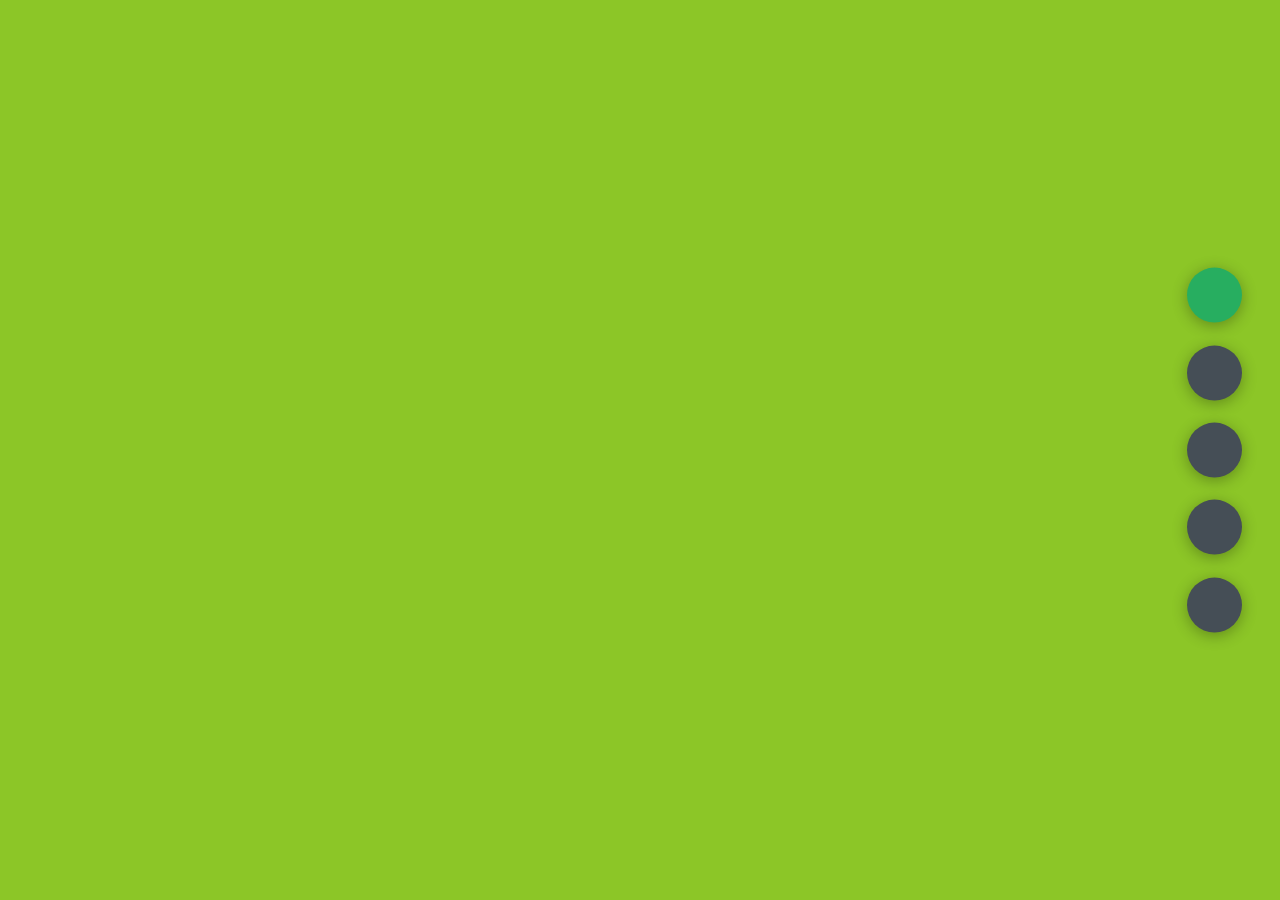
==== PORTFOLIO/index.html @ aa8f9160 "1st draft pf 230115" ====
<!DOCTYPE html>
<html lang="en">
<head>
    <meta charset="UTF-8">
    <meta http-equiv="X-UA-Compatible" content="IE=edge">
    <meta name="viewport" content="width=device-width, initial-scale=1.0">
    <title>Portfolio</title>
    <link rel="stylesheet" href="styles/style.css">
    <link rel="preconnect" href="https://fonts.googleapis.com">
    <link rel="preconnect" href="https://fonts.gstatic.com" crossorigin>
    <link rel="stylesheet" href="https://cdnjs.cloudflare.com/ajax/libs/font-awesome/6.2.1/css/all.min.css" integrity="sha512-MV7K8+y+gLIBoVD59lQIYicR65iaqukzvf/nwasF0nqhPay5w/9lJmVM2hMDcnK1OnMGCdVK+iQrJ7lzPJQd1w==" crossorigin="anonymous" referrerpolicy="no-referrer" />
    <link href="https://fonts.googleapis.com/css2?family=Poppins:wght@400;500;600;700;800&display=swap" rel="stylesheet"> 
</head>
<body class="main-content">
    <header class="section sec1 header active" id="home">
        

    </header> 
    <main>
        <section class="section sec2 about" id="about"></section>
        <section class="section sec3 portfolio" id="portfolio"></section>
        <section class="section sec4 blogs" id="blogs"></section>
        <section class="section sec5 contact" id="contact"></section>
    </main>

    <div class="controlls">
        <div class="control control-1 active-btn" data-id="home">
            <i class="fa-solid fa-house"></i>
        </div>
        <div class="control control-2 " data-id="about">
            <i class="fa-solid fa-user"></i>
        </div>
        <div class="control control-3 " data-id="portfolio">
            <i class="fa-solid fa-briefcase"></i>
        </div>
        <div class="control control-4 " data-id="blogs">
            <i class="fa-solid fa-newspaper"></i>
        </div>
        <div class="control control-5 " data-id="contact">
            <i class="fa-solid fa-envelope-open"></i>
        </div>
    </div>
    <script src="app.js"></script>
</body>
</html>
---- PORTFOLIO/styles/style.css ----
* {
  margin: 0;
  padding: 0;
  box-sizing: border-box;
  list-style: none;
}

:root {
  --color-primary: #191d2b;
  --color-secondary: #27AE60;
  --color-white: #FFFFFF;
  --color-black: #000;
  --color-grey0: #f8f8f8;
  --color-grey-1: #dbe1e8;
  --color-grey-2: #b2becd;
  --color-grey-3: #6c7983;
  --color-grey-4: #454e56;
  --color-grey-5: #2a2e35;
  --color-grey-6: #12181b;
  --br-sm-2: 14px;
  --box-shadow-1: 0 3px 15px rgba(0,0,0,.3);
}

body {
  background-color: var(--color-primary);
  font-family: "Poppins", sans-serif;
  font-size: 1.1rem;
  color: var(--color-white);
  transition: all 0.4s ease-in-out;
}

a {
  display: inline-block;
  text-decoration: none;
  color: inherit;
  font-family: inherit;
}

header {
  height: 100vh;
  color: var(--color-white);
  overflow: hidden;
}

section {
  min-height: 100vh;
  width: 100%;
  position: absolute;
  left: 0;
  top: 0;
  padding: 3rem 18rem;
}

.section {
  transform: translateY(-100%) scale(0);
  transition: all 0.4s ease-in-out;
  background-color: var(--color-primary);
}

.sec1 {
  display: none;
  transform: translateY(0) scale(1);
  background-color: rgba(161, 228, 38, 0.849);
}

.sec2 {
  display: none;
  transform: translateY(0) scale(1);
  background-color: slateblue;
}

.sec3 {
  display: none;
  transform: translateY(0) scale(1);
  background-color: rgb(146, 205, 90);
}

.sec4 {
  display: none;
  transform: translateY(0) scale(1);
  background-color: rgb(194, 205, 90);
}

.sec5 {
  display: none;
  transform: translateY(0) scale(1);
}

.active {
  display: block;
}

.controlls {
  position: fixed;
  font-weight: 900;
  z-index: 10;
  top: 50%;
  right: 3%;
  display: flex;
  flex-direction: column;
  align-items: center;
  justify-content: center;
  transform: translateY(-50%);
}
.controlls .active-btn {
  background-color: var(--color-secondary) !important;
  transition: all 0.4s ease-in-out;
}
.controlls .active-btn i {
  color: var(--color-white) !important;
}
.controlls .control {
  padding: 1rem;
  cursor: pointer;
  background-color: var(--color-grey-4);
  width: 55px;
  height: 55px;
  border-radius: 50%;
  display: flex;
  justify-content: center;
  align-items: center;
  margin: 0.7rem 0;
  box-shadow: var(--box-shadow-1);
}
.controlls .control i {
  font-size: 1.2rem;
  color: var(--color-grey-2);
  pointer-events: none;
}/*# sourceMappingURL=style.css.map */
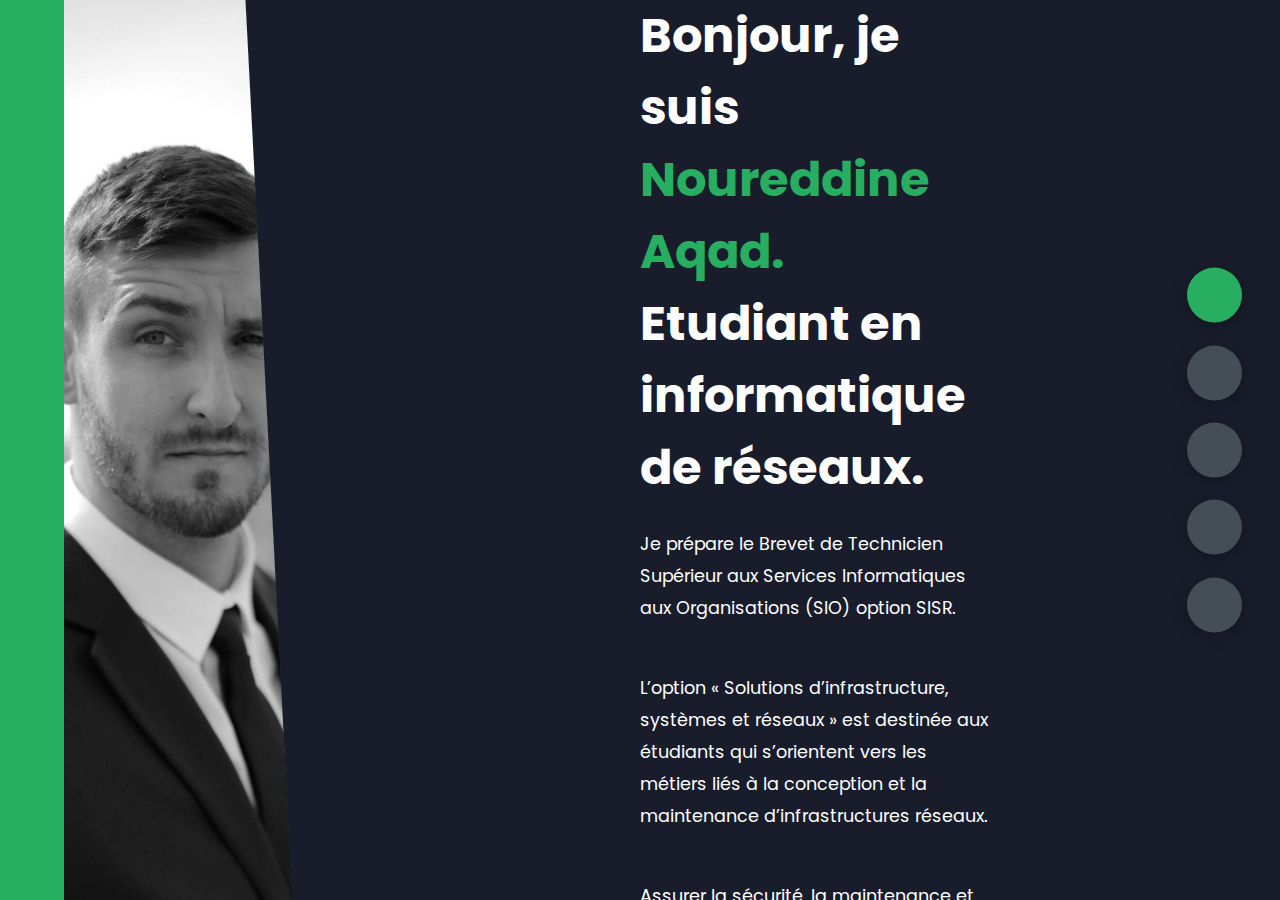
==== commit ddfdb47c: "added picture & hover & text - 230116" ====
--- a/PORTFOLIO/index.html
+++ b/PORTFOLIO/index.html
@@ -13,7 +13,48 @@
 </head>
 <body class="main-content">
     <header class="section sec1 header active" id="home">
-        
+        <div class="header-content">
+            <div class="left-header">
+                <div class="h-shape">
+                    <div class="image">
+                        <img src="img/hero.png" alt="">
+                    </div>
+                </div>
+            </div>
+            <div class="right-header">
+                <h1 class="name">
+                    Bonjour, je suis <span> Noureddine Aqad. </span> 
+                    Etudiant en informatique de réseaux.
+                </h1>
+                <p>
+                    Je prépare le Brevet de Technicien Supérieur
+                    aux Services Informatiques aux Organisations (SIO)
+                    option SISR.
+                </p> 
+                <p>
+                    L’option « Solutions d’infrastructure, systèmes et réseaux »
+                    est destinée aux étudiants qui s’orientent vers les métiers
+                    liés à la conception et la maintenance d’infrastructures réseaux.
+                </p>
+                <p>
+                    Assurer la sécurité, la maintenance et l’installation des réseaux
+                    et des équipements informatiques font partie des principales missions
+                    des futurs administrateurs, techniciens ou pilotes d’exploitation.
+                </p>
+                <p>
+                    Je possède également des compétences plus généralistes, me permettant d’être opérationnel dans d'autres domaines informatiques,
+                </p>
+                <p>
+                    comme la programmation (front-end : html/css/javascript/React ; back-end : C/C++/Python), l'administration système (LAMP, Nginx)
+                    ou encore la pose, l'installation,
+                    la maintenance et la réparation d'équipements informatiques (stations de travail, tablettes, caméra ip...).
+                </p>
+                <a href="" class="main-btn">
+                    <span class="btn-text">Download CV</span>
+                    <span class="btn-icon"><i class="fa-solid fa-download"></i></span>    
+                </a>
+            </div>
+        </div>
 
     </header> 
     <main>
--- a/PORTFOLIO/styles/style.css
+++ b/PORTFOLIO/styles/style.css
@@ -60,25 +60,21 @@
 .sec1 {
   display: none;
   transform: translateY(0) scale(1);
-  background-color: rgba(161, 228, 38, 0.849);
 }
 
 .sec2 {
   display: none;
   transform: translateY(0) scale(1);
-  background-color: slateblue;
 }
 
 .sec3 {
   display: none;
   transform: translateY(0) scale(1);
-  background-color: rgb(146, 205, 90);
 }
 
 .sec4 {
   display: none;
   transform: translateY(0) scale(1);
-  background-color: rgb(194, 205, 90);
 }
 
 .sec5 {
@@ -88,6 +84,24 @@
 
 .active {
   display: block;
+  -webkit-animation: scaleAnim 1s ease-in-out;
+          animation: scaleAnim 1s ease-in-out;
+}
+@-webkit-keyframes scaleAnim {
+  0% {
+    transform: translateY(-100%) scaleY(0);
+  }
+  100% {
+    transform: translateY(0) scaleY(1);
+  }
+}
+@keyframes scaleAnim {
+  0% {
+    transform: translateY(-100%) scaleY(0);
+  }
+  100% {
+    transform: translateY(0) scaleY(1);
+  }
 }
 
 .controlls {
@@ -126,4 +140,65 @@
   font-size: 1.2rem;
   color: var(--color-grey-2);
   pointer-events: none;
-}/*# sourceMappingURL=style.css.map */+}
+
+/*Header-content*/
+.header-content {
+  display: grid;
+  grid-template-columns: repeat(2, 1fr);
+  height: 100%;
+}
+.header-content .left-header {
+  display: flex;
+  align-items: center;
+  position: relative;
+}
+.header-content .left-header .h-shape {
+  transition: all 0.4s ease-in-out;
+  width: 65%;
+  height: 100%;
+  background-color: var(--color-secondary);
+  position: absolute;
+  left: 0;
+  top: 0;
+  z-index: 0;
+  -webkit-clip-path: polygon(0 0, 59% 0, 79% 100%, 0% 100%);
+          clip-path: polygon(0 0, 59% 0, 79% 100%, 0% 100%);
+}
+.header-content .left-header .image {
+  border-radius: var(--br-sm-2);
+  height: 90%;
+  width: 68%;
+  margin-left: 4rem;
+  background-color: var(--color-black);
+  transition: all 0.4s ease-in-out;
+}
+.header-content .left-header .image img {
+  width: 100%;
+  height: 100%;
+  -o-object-fit: cover;
+     object-fit: cover;
+  transition: all 0.4s ease-in-out;
+  filter: grayscale(100%);
+}
+.header-content .left-header .image img:hover {
+  filter: grayscale(0);
+}
+.header-content .right-header {
+  display: flex;
+  flex-direction: column;
+  justify-content: center;
+  padding-right: 18rem;
+}
+.header-content .right-header .name {
+  font-size: 3rem;
+}
+.header-content .right-header .name span {
+  color: var(--color-secondary);
+}
+.header-content .right-header p {
+  margin: 1.5rem 0;
+  line-height: 2rem;
+}
+
+/*Independant-components*//*# sourceMappingURL=style.css.map */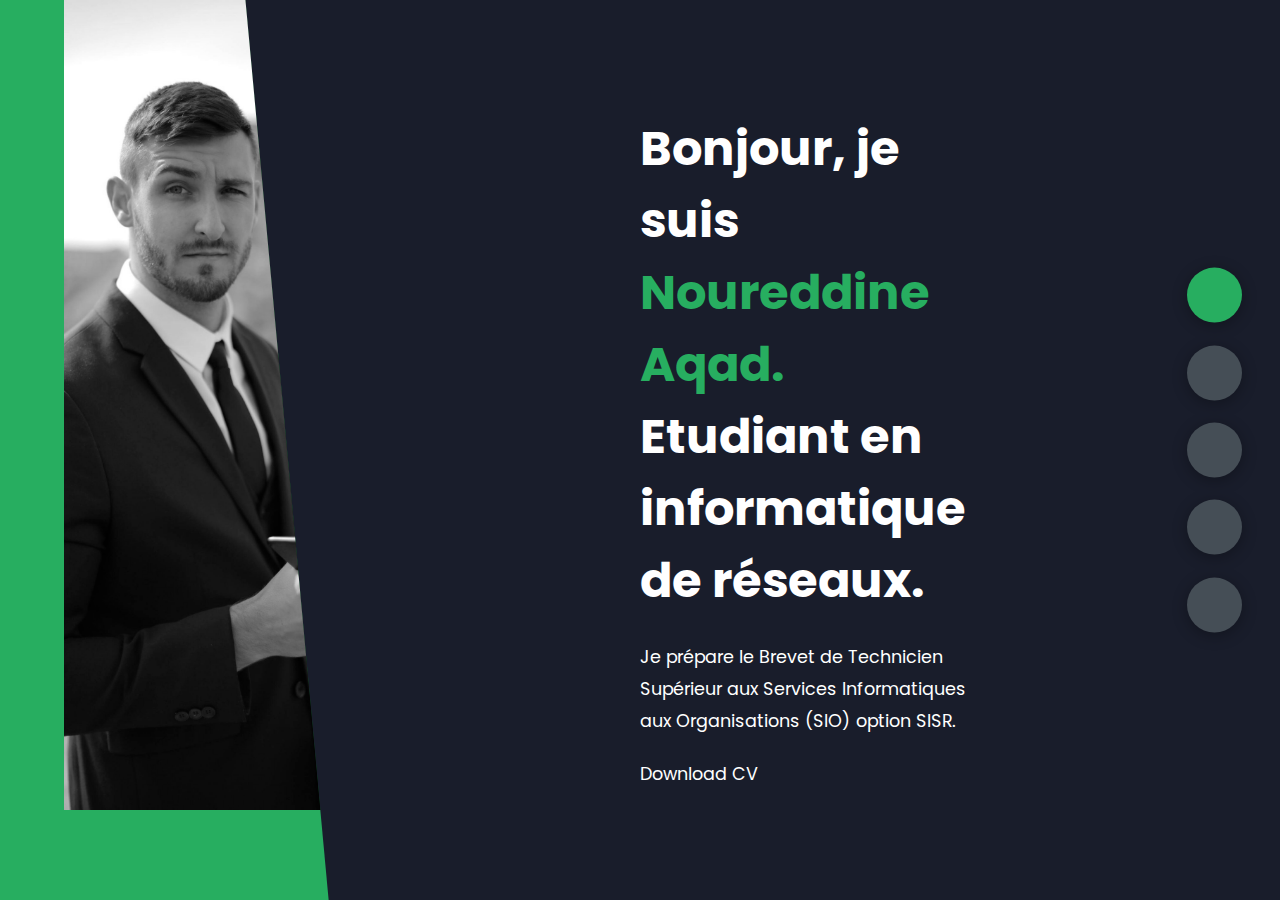
==== commit 6dc2f6fd: "commit 230116 added 4 buttons to about sec" ====
--- a/PORTFOLIO/index.html
+++ b/PORTFOLIO/index.html
@@ -31,34 +31,81 @@
                     aux Services Informatiques aux Organisations (SIO)
                     option SISR.
                 </p> 
-                <p>
-                    L’option « Solutions d’infrastructure, systèmes et réseaux »
-                    est destinée aux étudiants qui s’orientent vers les métiers
-                    liés à la conception et la maintenance d’infrastructures réseaux.
-                </p>
-                <p>
-                    Assurer la sécurité, la maintenance et l’installation des réseaux
-                    et des équipements informatiques font partie des principales missions
-                    des futurs administrateurs, techniciens ou pilotes d’exploitation.
-                </p>
-                <p>
-                    Je possède également des compétences plus généralistes, me permettant d’être opérationnel dans d'autres domaines informatiques,
-                </p>
-                <p>
-                    comme la programmation (front-end : html/css/javascript/React ; back-end : C/C++/Python), l'administration système (LAMP, Nginx)
-                    ou encore la pose, l'installation,
-                    la maintenance et la réparation d'équipements informatiques (stations de travail, tablettes, caméra ip...).
-                </p>
-                <a href="" class="main-btn">
-                    <span class="btn-text">Download CV</span>
-                    <span class="btn-icon"><i class="fa-solid fa-download"></i></span>    
-                </a>
+                
+
+
+                <div class="btn-con">
+                    <a href="" class="main-btn">
+                        <span class="btn-text">Download CV</span>
+                        <span class="btn-icon"><i class="fa-solid fa-download"></i></span>    
+                    </a>
+                </div>
             </div>
         </div>
 
     </header> 
     <main>
-        <section class="section sec2 about" id="about"></section>
+        <section class="section sec2 about" id="about">
+            <div class="main-title">
+                <h2>About <span>me</span><span class="bg-text">my stats</span></h2>
+            </div>
+            <div class="about-container">
+                <div class="left-about">
+                    <h4>Information about me :</h4>
+                    <p>
+                        Lorem ipsum dolor sit amet, consectetur adipisci elit, sed eiusmod tempor incidunt ut labore et dolore magna aliqua.
+                    </p>
+                    <div class="btn-con">
+                        <a href="" class="main-btn">
+                            <span class="btn-text">Download CV</span>
+                            <span class="btn-icon"><i class="fa-solid fa-download"></i></span>    
+                        </a>
+                    </div>
+                </div>
+                <div class="right-about">
+                    <div class="about-item">
+                        <div class="abt-text">
+                            <p class="large-text">
+                                560+
+                            </p>
+                            <p class="small-text">
+                                Projects <br /> Completed
+                            </p>
+                        </div>
+                    </div>
+                    <div class="about-item">
+                        <div class="abt-text">
+                            <p class="large-text">
+                                10+
+                            </p>
+                            <p class="small-text">
+                                Years of Experience <br /> Completed
+                            </p>
+                        </div>
+                    </div>
+                    <div class="about-item">
+                        <div class="abt-text">
+                            <p class="large-text">
+                                300+
+                            </p>
+                            <p class="small-text">
+                                Happy Clients <br /> Completed
+                            </p>
+                        </div>
+                    </div>
+                    <div class="about-item">
+                        <div class="abt-text">
+                            <p class="large-text">
+                                400+
+                            </p>
+                            <p class="small-text">
+                                Customer Reviews <br /> Completed
+                            </p>
+                        </div>
+                    </div>
+                </div>
+            </div>
+        </section>
         <section class="section sec3 portfolio" id="portfolio"></section>
         <section class="section sec4 blogs" id="blogs"></section>
         <section class="section sec5 contact" id="contact"></section>
--- a/PORTFOLIO/styles/style.css
+++ b/PORTFOLIO/styles/style.css
@@ -201,4 +201,121 @@
   line-height: 2rem;
 }
 
-/*Independant-components*//*# sourceMappingURL=style.css.map */+/*About*/
+.about-container {
+  display: grid;
+  grid-template-columns: repeat(2, 1fr);
+  padding-top: 3.5rem;
+  padding-bottom: 5rem;
+  /*Independant-components*/
+}
+.about-container .right-about {
+  display: grid;
+  grid-template-columns: repeat(2, 1fr);
+  grid-gap: 2rem;
+}
+.about-container .right-about .about-item {
+  border: 1 px solid var(--color-grey-5);
+  border-radius: 5px;
+  transition: all 0.4s ease-in-out;
+  box-shadow: 1px 2px 15px rgba(0, 0, 0, 0.1);
+}
+.about-container .right-about .about-item:hover {
+  cursor: default;
+  transform: translateY(-5px);
+  border: 1px solid var(--color-secondary);
+  box-shadow: 1px 4px 15px rgba(0, 0, 0, 0.32);
+}
+.about-container .right-about .about-item .abt-text {
+  padding: 1.5rem;
+  display: flex;
+  flex-direction: column;
+}
+.about-container .right-about .about-item .abt-text .large-text {
+  font-size: 3rem;
+  font-weight: 700;
+  color: var(--color-secondary);
+}
+.about-container .right-about .about-item .abt-text .small-text {
+  padding-left: 3rem;
+  position: relative;
+  text-transform: uppercase;
+  font-size: 1.2rem;
+  color: var(--color-grey-1);
+  letter-spacing: 2px;
+}
+.about-container .right-about .about-item .abt-text .small-text::before {
+  content: "";
+  position: absolute;
+  left: 0;
+  top: 15px;
+  width: 2rem;
+  height: 2px;
+  background-color: var(--color-grey-5);
+}
+.about-container .btn-con {
+  display: flex;
+  align-self: flex-start;
+}
+.about-container .main-btn {
+  border-radius: 30px;
+  color: inherit;
+  font-weight: 600;
+  position: relative;
+  border: 1px solid var(--color-secondary);
+  display: flex;
+  align-self: flex-start;
+  display: flex;
+  align-items: center;
+  overflow: hidden;
+}
+.about-container .main-btn .btn-text {
+  padding: 0 2rem;
+}
+.about-container .main-btn .btn-icon {
+  background-color: var(--color-secondary);
+  display: flex;
+  align-items: center;
+  justify-content: center;
+  border-radius: 50%;
+  padding: 1rem;
+}
+.about-container .main-btn::before {
+  content: "";
+  position: absolute;
+  top: 0;
+  right: 0;
+  transform: translateX(100%);
+  transition: all 0.4s ease-out;
+  z-index: -1;
+}
+.about-container .main-btn:hover::before {
+  width: 100%;
+  height: 100%;
+  background-color: var(--color-secondary);
+  transition: all 0.4s ease-out;
+  transform: translateX(0);
+}
+.about-container .main-title {
+  text-align: center;
+}
+.about-container .main-title h2 {
+  position: relative;
+  text-transform: uppercase;
+  font-size: 4rem;
+  font-weight: 700;
+}
+.about-container .main-title h2 span {
+  color: var(--color-secondary);
+}
+.about-container .main-title h2 .bg-text {
+  position: absolute;
+  top: 50%;
+  left: 50%;
+  color: var(--color-grey-5);
+  transition: all 0.4s ease-in-out;
+  z-index: -1;
+  transform: translate(-50%, -50%);
+  font-weight: 800;
+  font-size: 6.3rem;
+}/*# sourceMappingURL=style.css.map */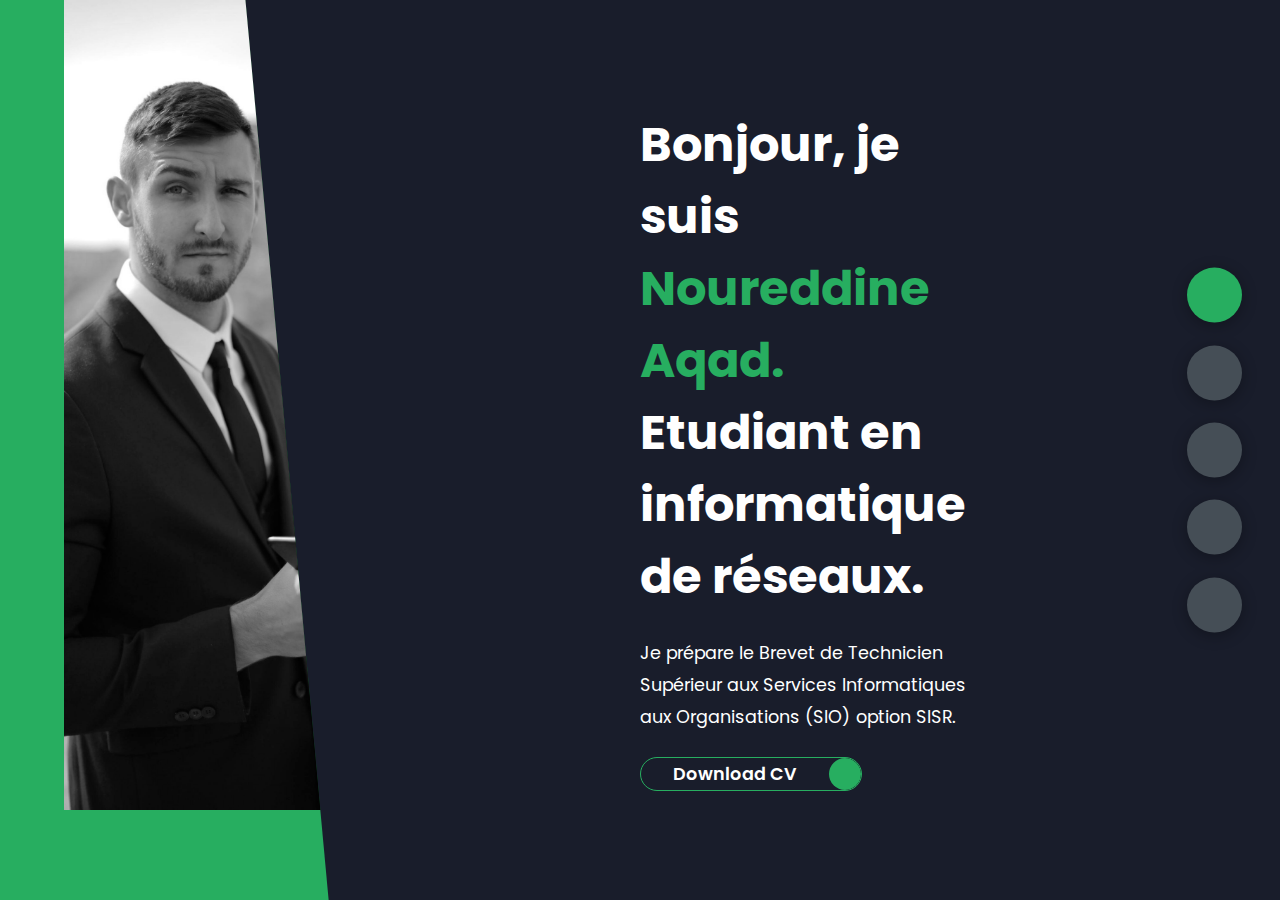
==== commit 6c5bbc14: "commit 230117 section 2 progress bars added" ====
--- a/PORTFOLIO/index.html
+++ b/PORTFOLIO/index.html
@@ -105,6 +105,83 @@
                     </div>
                 </div>
             </div>
+            <div class="about-stats">
+                <h4 class=""stat-title>My Skills</h4>
+                <div class="progress-bars">
+                    <div class="progress-bar">
+                        <p class="prog-title">html5</p>
+                        <div class="progress-con">
+                            <p class="prog text">90%</p>
+                            <div class="progress">
+                                <span class="html"></span>
+                            </div>
+                        </div>
+                    </div>
+                    <div class="progress-bar">
+                        <p class="prog-title">css</p>
+                        <div class="progress-con">
+                            <p class="prog text">90%</p>
+                            <div class="progress">
+                                <span class="css"></span>
+                            </div>
+                        </div>
+                    </div>
+                    <div class="progress-bar">
+                        <p class="prog-title">javascript</p>
+                        <div class="progress-con">
+                            <p class="prog text">85%</p>
+                            <div class="progress">
+                                <span class="javascript"></span>
+                            </div>
+                        </div>
+                    </div>
+                    <div class="progress-bar">
+                        <p class="prog-title">React</p>
+                        <div class="progress-con">
+                            <p class="prog text">80%</p>
+                            <div class="progress">
+                                <span class="React"></span>
+                            </div>
+                        </div>
+                    </div>
+                    <div class="progress-bar">
+                        <p class="prog-title">Python</p>
+                        <div class="progress-con">
+                            <p class="prog text">85%</p>
+                            <div class="progress">
+                                <span class="Python"></span>
+                            </div>
+                        </div>
+                    </div>
+                    <div class="progress-bar">
+                        <p class="prog-title">C/C#</p>
+                        <div class="progress-con">
+                            <p class="prog text">70%</p>
+                            <div class="progress">
+                                <span class="Csharp"></span>
+                            </div>
+                        </div>
+                    </div>
+                    <div class="progress-bar">
+                        <p class="prog-title">C/C++</p>
+                        <div class="progress-con">
+                            <p class="prog text">70%</p>
+                            <div class="progress">
+                                <span class="Cplusplus"></span>
+                            </div>
+                        </div>
+                    </div>
+                    <div class="progress-bar">
+                        <p class="prog-title">Swift</p>
+                        <div class="progress-con">
+                            <p class="prog text">85%</p>
+                            <div class="progress">
+                                <span class="Swift"></span>
+                            </div>
+                        </div>
+                    </div>
+                </div>
+            </div>
         </section>
         <section class="section sec3 portfolio" id="portfolio"></section>
         <section class="section sec4 blogs" id="blogs"></section>
--- a/PORTFOLIO/styles/style.css
+++ b/PORTFOLIO/styles/style.css
@@ -207,36 +207,36 @@
   grid-template-columns: repeat(2, 1fr);
   padding-top: 3.5rem;
   padding-bottom: 5rem;
-  /*Independant-components*/
-}
-.about-container .right-about {
+}
+
+.right-about {
   display: grid;
   grid-template-columns: repeat(2, 1fr);
   grid-gap: 2rem;
 }
-.about-container .right-about .about-item {
+.right-about .about-item {
   border: 1 px solid var(--color-grey-5);
   border-radius: 5px;
   transition: all 0.4s ease-in-out;
   box-shadow: 1px 2px 15px rgba(0, 0, 0, 0.1);
 }
-.about-container .right-about .about-item:hover {
+.right-about .about-item:hover {
   cursor: default;
   transform: translateY(-5px);
   border: 1px solid var(--color-secondary);
   box-shadow: 1px 4px 15px rgba(0, 0, 0, 0.32);
 }
-.about-container .right-about .about-item .abt-text {
+.right-about .about-item .abt-text {
   padding: 1.5rem;
   display: flex;
   flex-direction: column;
 }
-.about-container .right-about .about-item .abt-text .large-text {
+.right-about .about-item .abt-text .large-text {
   font-size: 3rem;
   font-weight: 700;
   color: var(--color-secondary);
 }
-.about-container .right-about .about-item .abt-text .small-text {
+.right-about .about-item .abt-text .small-text {
   padding-left: 3rem;
   position: relative;
   text-transform: uppercase;
@@ -244,7 +244,7 @@
   color: var(--color-grey-1);
   letter-spacing: 2px;
 }
-.about-container .right-about .about-item .abt-text .small-text::before {
+.right-about .about-item .abt-text .small-text::before {
   content: "";
   position: absolute;
   left: 0;
@@ -253,11 +253,91 @@
   height: 2px;
   background-color: var(--color-grey-5);
 }
-.about-container .btn-con {
+
+.left-about {
+  padding-right: 5rem;
+}
+.left-about p {
+  line-height: 2rem;
+  padding: 1rem;
+  color: var(--color-grey-1);
+}
+.left-about h4 {
+  font-size: 2rem;
+  text-transform: uppercase;
+}
+
+.about-stats {
+  padding-bottom: 4rem;
+}
+.about-stats .progress-bars {
+  display: grid;
+  grid-template-columns: repeat(2, 1fr);
+  grid-gap: 2rem;
+}
+.about-stats .progress-bars .progress-bar {
+  display: flex;
+  flex-direction: column;
+}
+.about-stats .progress-bars .progress-bar .prog-title {
+  text-transform: uppercase;
+  font-weight: 500;
+}
+.about-stats .progress-bars .progress-bar .progress-con {
+  display: flex;
+  align-items: center;
+}
+.about-stats .progress-bars .progress-bar .progress-con .prog-text {
+  color: var(--color-grey-2);
+}
+.about-stats .progress-bars .progress-bar .progress-con .progress {
+  width: 100%;
+  height: 0.45rem;
+  background-color: var(--color-grey-4);
+  margin-left: 1rem;
+  position: relative;
+}
+.about-stats .progress-bars .progress-bar .progress-con .progress span {
+  position: absolute;
+  top: 0;
+  left: 0;
+  height: 100%;
+  background-color: var(--color-secondary);
+  transition: all 0.4s ease-in-out;
+  width: 90%;
+}
+.about-stats .progress-bars .progress-bar .progress-con .progress .html {
+  width: 90%;
+}
+.about-stats .progress-bars .progress-bar .progress-con .progress .css {
+  width: 90%;
+}
+.about-stats .progress-bars .progress-bar .progress-con .progress .javascript {
+  width: 85%;
+}
+.about-stats .progress-bars .progress-bar .progress-con .progress .React {
+  width: 80%;
+}
+.about-stats .progress-bars .progress-bar .progress-con .progress .Python {
+  width: 85%;
+}
+.about-stats .progress-bars .progress-bar .progress-con .progress .Csharp {
+  width: 70%;
+}
+.about-stats .progress-bars .progress-bar .progress-con .progress .Cplusplus {
+  width: 60%;
+}
+.about-stats .progress-bars .progress-bar .progress-con .progress .Swift {
+  width: 80%;
+}
+
+/*Independant-components*/
+.btn-con {
   display: flex;
   align-self: flex-start;
 }
-.about-container .main-btn {
+
+.main-btn {
   border-radius: 30px;
   color: inherit;
   font-weight: 600;
@@ -269,10 +349,10 @@
   align-items: center;
   overflow: hidden;
 }
-.about-container .main-btn .btn-text {
+.main-btn .btn-text {
   padding: 0 2rem;
 }
-.about-container .main-btn .btn-icon {
+.main-btn .btn-icon {
   background-color: var(--color-secondary);
   display: flex;
   align-items: center;
@@ -280,7 +360,7 @@
   border-radius: 50%;
   padding: 1rem;
 }
-.about-container .main-btn::before {
+.main-btn::before {
   content: "";
   position: absolute;
   top: 0;
@@ -289,26 +369,27 @@
   transition: all 0.4s ease-out;
   z-index: -1;
 }
-.about-container .main-btn:hover::before {
+.main-btn:hover::before {
   width: 100%;
   height: 100%;
   background-color: var(--color-secondary);
   transition: all 0.4s ease-out;
   transform: translateX(0);
 }
-.about-container .main-title {
+
+.main-title {
   text-align: center;
 }
-.about-container .main-title h2 {
+.main-title h2 {
   position: relative;
   text-transform: uppercase;
   font-size: 4rem;
   font-weight: 700;
 }
-.about-container .main-title h2 span {
+.main-title h2 span {
   color: var(--color-secondary);
 }
-.about-container .main-title h2 .bg-text {
+.main-title h2 .bg-text {
   position: absolute;
   top: 50%;
   left: 50%;
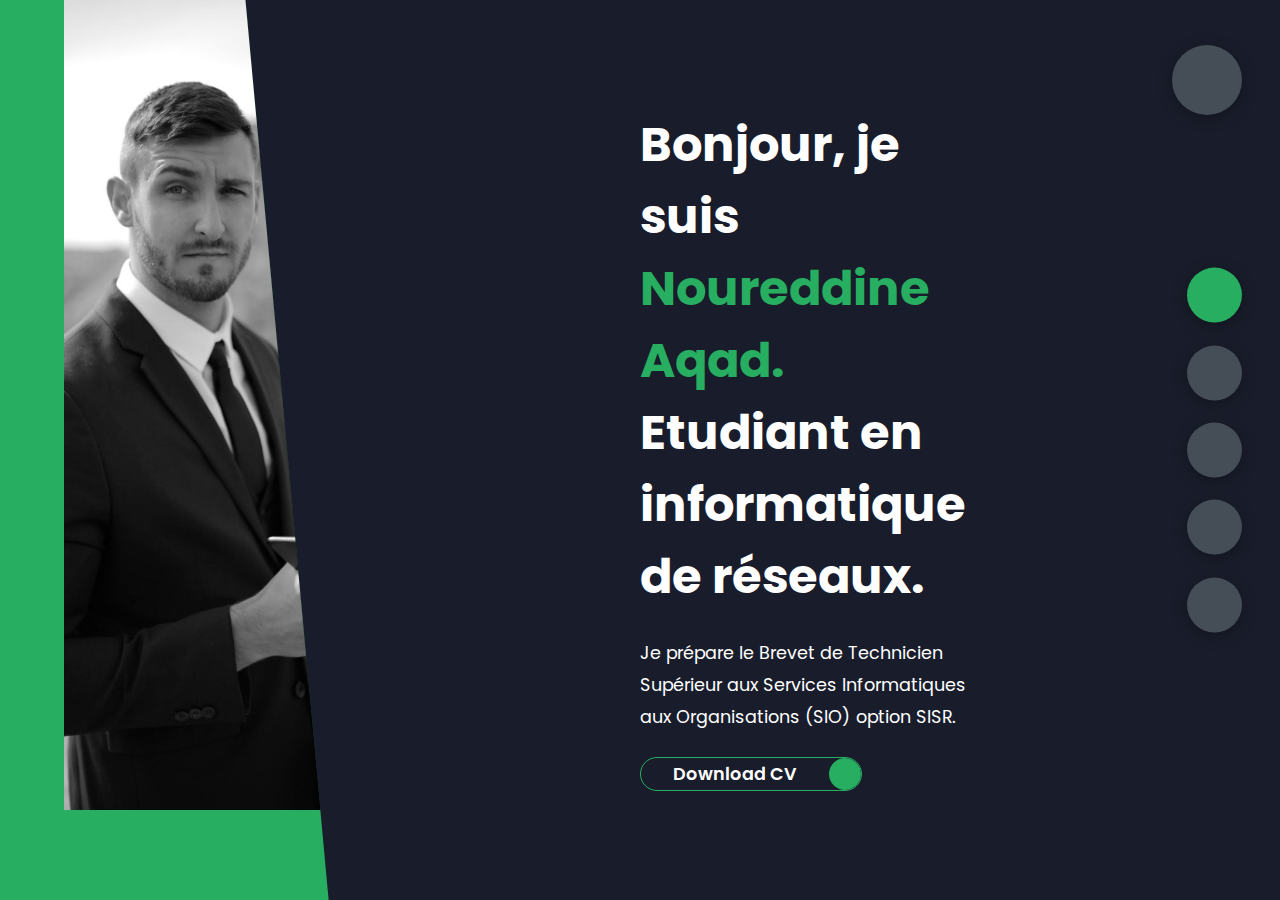
==== commit 81964ea4: "commit 230119 all but responsive 2h44" ====
--- a/PORTFOLIO/index.html
+++ b/PORTFOLIO/index.html
@@ -35,7 +35,7 @@
 
 
                 <div class="btn-con">
-                    <a href="" class="main-btn">
+                    <a href="https://drive.google.com/file/d/1K4Ort9D2eyxpewtoyVaoIjRoSwhEUewf/view?usp=share_link" target="_blank" class="main-btn">
                         <span class="btn-text">Download CV</span>
                         <span class="btn-icon"><i class="fa-solid fa-download"></i></span>    
                     </a>
@@ -56,7 +56,7 @@
                         Lorem ipsum dolor sit amet, consectetur adipisci elit, sed eiusmod tempor incidunt ut labore et dolore magna aliqua.
                     </p>
                     <div class="btn-con">
-                        <a href="" class="main-btn">
+                        <a href="https://drive.google.com/file/d/1K4Ort9D2eyxpewtoyVaoIjRoSwhEUewf/view?usp=share_link" target="_blank" class="main-btn">
                             <span class="btn-text">Download CV</span>
                             <span class="btn-icon"><i class="fa-solid fa-download"></i></span>    
                         </a>
@@ -106,7 +106,7 @@
                 </div>
             </div>
             <div class="about-stats">
-                <h4 class=""stat-title>My Skills</h4>
+                <h4 class="stat-title">My Skills</h4>
                 <div class="progress-bars">
                     <div class="progress-bar">
                         <p class="prog-title">html5</p>
@@ -118,11 +118,11 @@
                         </div>
                     </div>
                     <div class="progress-bar">
-                        <p class="prog-title">css</p>
+                        <p class="prog-title">css3</p>
                         <div class="progress-con">
                             <p class="prog text">90%</p>
                             <div class="progress">
-                                <span class="css"></span>
+                                <span class="css3"></span>
                             </div>
                         </div>
                     </div>
@@ -182,10 +182,275 @@
                     </div>
                 </div>
             </div>
+            <h4 class="stat-title">My Timeline</h4>
+            <div class="timeline">
+                <div class="timeline-item">
+                    <div class="tl-icon">
+                        <i class="fa-solid fa-briefcase"></i>
+                    </div>
+                    <p class="tl-duration">
+                        2021 - present
+                    </p>
+                    <h5>Student in BTS SIO-SISR @<span> CNED </span></h5>
+                    <p>
+                       5 months Internship @ <span> Mojo Cargo Paris 19 </span>
+                    </p>
+                </div>
+                <div class="timeline-item">
+                    <div class="tl-icon">
+                        <i class="fa-solid fa-briefcase"></i>
+                    </div>
+                    <p class="tl-duration">
+                        2015 - present
+                    </p>
+                    <h5>Investigator @<span> French Fraud Administration </span></h5>
+                    <p>
+                       B2B & B2C relationships
+                    </p>
+                </div>
+                <div class="timeline-item">
+                    <div class="tl-icon">
+                        <i class="fa-solid fa-briefcase"></i>
+                    </div>
+                    <p class="tl-duration">
+                        2010 - 2014
+                    </p>
+                    <h5>Assistant teacher @<span> Kumon School </span></h5>
+                    <p>
+                       Assistant IT technician <span> London Central Mosque Library, UK </span>
+                    </p>
+                </div>
+                <div class="timeline-item">
+                    <div class="tl-icon">
+                        <i class="fa-solid fa-briefcase"></i>
+                    </div>
+                    <p class="tl-duration">
+                        2006 - 2009
+                    </p>
+                    <h5>Student (A-level and Math CPGE)  @<span> Lycée Faidherbe </span></h5>
+                    <p>
+                       Lille, <span> France </span>
+                    </p>
+                </div>
+            </div>
         </section>
-        <section class="section sec3 portfolio" id="portfolio"></section>
-        <section class="section sec4 blogs" id="blogs"></section>
-        <section class="section sec5 contact" id="contact"></section>
+        <section class="section sec3" id="portfolio">
+            <div class="main-title">
+                <h2>About <span>me</span><span class="bg-text">My Work</span></h2>
+            </div>
+            <p class="port-text">
+                Here is some of my work that I've done in various programming languages.
+            </p>
+            <div class="portfolios">
+                <div class="portfolio-item">
+                    <div class="image">
+                        <img src="img/port1.jpg" alt="">
+                    </div>
+                    <div class="hover-items">
+                        <h3>Project Source - E4</h3>
+                        <div class="icons">
+                            <a href="https://github.com/NoureddineAqad" target="_blank" class="icon">
+                                <i class="fa-brands fa-github"></i>
+                            </a>
+                            <a href="https://www.youtube.com/@noureddineaqad5075/featured" target="_blank" class="icon">
+                                <i class="fa-brands fa-youtube"></i>
+                            </a>
+                            <a href="https://www.linkedin.com/in/nordin%E2%80%99s-room-3a3236215/" target="_blank" class="icon">
+                                <i class="fa-brands fa-linkedin"></i>
+                            </a>
+                        </div>
+                    </div>
+                </div>
+                <div class="portfolio-item">
+                    <div class="image">
+                        <img src="img/port2.jpg" alt="">
+                    </div>
+                    <div class="hover-items">
+                        <h3>Project Source - E5</h3>
+                        <div class="icons">
+                            <a href="https://github.com/NoureddineAqad" target="_blank" class="icon">
+                                <i class="fa-brands fa-github"></i>
+                            </a>
+                            <a href="https://www.youtube.com/@noureddineaqad5075/featured" target="_blank" class="icon">
+                                <i class="fa-brands fa-youtube"></i>
+                            </a>
+                            <a href="https://www.linkedin.com/in/nordin%E2%80%99s-room-3a3236215/" target="_blank" class="icon">
+                                <i class="fa-brands fa-linkedin"></i>
+                            </a>
+                        </div>
+                    </div>
+                </div>
+                <div class="portfolio-item">
+                    <div class="image">
+                        <img src="img/port3.jpg" alt="">
+                    </div>
+                    <div class="hover-items">
+                        <h3>Project Source - E6</h3>
+                        <div class="icons">
+                            <a href="https://github.com/NoureddineAqad" target="_blank" class="icon">
+                                <i class="fa-brands fa-github"></i>
+                            </a>
+                            <a href="https://www.youtube.com/@noureddineaqad5075/featured" target="_blank" class="icon">
+                                <i class="fa-brands fa-youtube"></i>
+                            </a>
+                            <a href="https://www.linkedin.com/in/nordin%E2%80%99s-room-3a3236215/" target="_blank" class="icon">
+                                <i class="fa-brands fa-linkedin"></i>
+                            </a>
+                        </div>
+                    </div>
+                </div>
+            </div>
+        </section>
+        <section class="section sec4" id="blogs">
+            <div class="blogs-content">
+                <div class="main-title">
+                    <h2>My <span>Blogs</span><span class="bg-text">My Blogs</span></h2>
+                </div> 
+                <div class="blogs">
+                    <div class="blog">
+                        <img src="img/blog6.jpg" alt="">
+                        <div class="blog-text">
+                            <h4>
+                                How to Create Your Own Website
+                            </h4>
+                            <p>
+                                Choose a platform to build your website, such as WordPress, Wix, or Squarespace.
+                                Register a domain name, which is the URL or web address that people will use to access your website.
+                                Choose a hosting service, which will store your website's files and make them accessible to the internet.
+                                Customize the design and layout of your website using templates or by hiring a web designer.
+                                Add content, such as text, images, and videos, to your website to inform and engage visitors.
+                            </p>
+                        </div>
+                    </div>
+                    <div class="blog">
+                        <img src="img/blog5.jpg" alt="">
+                        <div class="blog-text">
+                            <h4>
+                                How to Build Your Own Homeserver
+                            </h4>
+                            <p>
+                                Decide on the hardware you want to use for your home server. This could be a raspberry pi with external hdd or ssd, an old desktop computer or a dedicated server device.
+                                Choose an operating system for your server, such as Windows Server or Linux.
+                                Configure the hardware and install the operating system according to the manufacturer's instructions.
+                                Set up network access and configure the server's software and services, such as file sharing and backups.
+                                Test the server's functionality and performance, and make any necessary adjustments to optimize its performance.
+                            </p>    
+                        </div>
+                    </div>
+                    <div class="blog">
+                        <img src="img/blog3.jpg" alt="">
+                        <div class="blog-text">
+                            <h4>
+                                How to Start Learning About Computer Networks
+                            </h4>
+                            <p>
+                                Begin by studying the basics of computer networks such as the OSI model, TCP/IP protocols and IP addressing.
+                                Learn about the different types of networks such as LAN, WAN and MAN.
+                                Learn about routing protocols like OSPF, BGP and EIGRP
+                                Get hands-on experience by setting up and configuring a small network using routers and switches.
+                                Keep updated with the latest technologies and industry trends by reading industry publications and participating in online communities.
+                            </p>
+                        </div>
+                    </div>
+                </div>
+            </div>
+        </section>
+        <section class="section sec5" id="contact">
+            <div class="contact-container">
+                <div class="main-title">
+                    <h2>Contact <span>Me</span><span class="bg-text">PERSONAL</span></h2>
+                </div>
+                <div class="contact-content-con">
+                    <div class="left-contact">
+                        <h4> Contact me here </h4>
+                        <p>
+                            Please find my personal info below :
+                         </p>
+                         <div class="contact-info">
+                             <div class="contact-item">
+                                 <div class="icon">
+                                     <i class="fa-solid fa-location-dot"></i>
+                                     Location :
+                                 </div>
+                                 <p>
+                                    Paris, France
+                                 </p>
+                             </div>
+                             <div class="contact-item">
+                                 <div class="icon">
+                                     <i class="fa-solid fa-envelope"></i>
+                                     Email :
+                                 </div>
+                                 <p>
+                                    nordineaqad@gmail.com
+                                 </p>
+                             </div>
+                             <div class="contact-item">
+                                 <div class="icon">
+                                     <i class="fa-solid fa-graduation-cap"></i>
+                                     Education :
+                                 </div>
+                                 <p>
+                                    CNED France
+                                 </p>
+                             </div>
+                             <div class="contact-item">
+                                 <div class="icon">
+                                     <i class="fa-solid fa-mobile"></i>
+                                     Mobile Number :
+                                 </div>
+                                 <p>
+                                    -750451562
+                                 </p>
+                             </div>
+                             <div class="contact-item">
+                                 <div class="icon">
+                                     <i class="fa-solid fa-earth-europe"></i>
+                                     Languages :
+                                 </div>
+                                 <p>
+                                    Arabic, English, French
+                                 </p>
+                             </div>
+                         </div>
+                         <div class="contact-icons">
+                             <div class="contact-icon">
+                                 <a href="https://github.com/NoureddineAqad" target="_blank" class="icon">
+                                     <i class="fa-brands fa-github"></i>
+                                 </a>
+                                 <a href="https://www.youtube.com/@noureddineaqad5075/featured" target="_blank" class="icon">
+                                     <i class="fa-brands fa-youtube"></i>
+                                 </a>
+                                 <a href="https://www.linkedin.com/in/nordin%E2%80%99s-room-3a3236215/" target="_blank" class="icon">
+                                     <i class="fa-brands fa-linkedin"></i>
+                                </a>    
+                             </div>
+                         </div>
+                    </div>
+                    
+                    <div class="right-contact">
+                        <form action="" class="contact-form">
+                            <div class="input-control i-c-2">
+                                <input type="text" required placeholder="YOUR NAME">
+                                <input type="email" required placeholder="YOUR EMAIL">
+                            </div>
+                            <div class="input-control">
+                                <input type="text" required placeholder="ENTER SUBJECT">
+                            </div>
+                            <div class="input-control">
+                                <textarea name="" id="" cols="15" rows="8" placeholder="Message Here..."></textarea>
+                            </div>
+                            <div class="submit-btn">
+                                <a href="https://drive.google.com/file/d/1K4Ort9D2eyxpewtoyVaoIjRoSwhEUewf/view?usp=share_link" target="_blank" class="main-btn">
+                                    <span class="btn-text">Download CV</span>
+                                    <span class="btn-icon"><i class="fa-solid fa-download"></i></span>    
+                                </a>
+                            </div>
+                        </form>
+                    </div>
+                </div>
+            </div>
+        </section>
     </main>
 
     <div class="controlls">
@@ -199,12 +464,19 @@
             <i class="fa-solid fa-briefcase"></i>
         </div>
         <div class="control control-4 " data-id="blogs">
-            <i class="fa-solid fa-newspaper"></i>
+            <i class="fa-regular fa-bookmark"></i>
         </div>
         <div class="control control-5 " data-id="contact">
             <i class="fa-solid fa-envelope-open"></i>
         </div>
     </div>
+
+
+    <div class="theme-btn">
+        <i class="fa-solid fa-circle-half-stroke"></i>
+    </div>
+
+
     <script src="app.js"></script>
 </body>
 </html>--- a/PORTFOLIO/styles/style.css
+++ b/PORTFOLIO/styles/style.css
@@ -21,6 +21,20 @@
   --box-shadow-1: 0 3px 15px rgba(0,0,0,.3);
 }
 
+.light-mode {
+  --color-primary: #FFFFFF;
+  --color-secondary: #15a0ca;
+  --color-white: #454e56;
+  --color-black: #000;
+  --color-grey0: #f8f8f8;
+  --color-grey-1: #6c7983;
+  --color-grey-2: #6c7983;
+  --color-grey-3: #6c7983;
+  --color-grey-4: #454e56;
+  --color-grey-5: #f8f8f8;
+  --color-grey-6: #12181b;
+}
+
 body {
   background-color: var(--color-primary);
   font-family: "Poppins", sans-serif;
@@ -138,6 +152,30 @@
 }
 .controlls .control i {
   font-size: 1.2rem;
+  color: var(--color-grey-2);
+  pointer-events: none;
+}
+
+.theme-btn {
+  top: 5%;
+  right: 3%;
+  width: 70px;
+  height: 70px;
+  border-radius: 50%;
+  background-color: var(--color-grey-4);
+  cursor: pointer;
+  position: fixed;
+  display: flex;
+  justify-content: center;
+  align-items: center;
+  box-shadow: 0 3px 15px rgba(0, 0, 0, 0.3);
+  transition: all 0.1s ease-in-out;
+}
+.theme-btn:active {
+  transform: translateY(-5px);
+}
+.theme-btn i {
+  font-size: 1.4rem;
   color: var(--color-grey-2);
   pointer-events: none;
 }
@@ -309,7 +347,7 @@
 .about-stats .progress-bars .progress-bar .progress-con .progress .html {
   width: 90%;
 }
-.about-stats .progress-bars .progress-bar .progress-con .progress .css {
+.about-stats .progress-bars .progress-bar .progress-con .progress .css3 {
   width: 90%;
 }
 .about-stats .progress-bars .progress-bar .progress-con .progress .javascript {
@@ -329,6 +367,305 @@
 }
 .about-stats .progress-bars .progress-bar .progress-con .progress .Swift {
   width: 80%;
+}
+
+.stat-title {
+  text-transform: uppercase;
+  font-size: 1.4rem;
+  text-align: center;
+  padding: 3.5rem 0;
+  position: relative;
+}
+.stat-title::before {
+  content: "";
+  left: 50%;
+  top: 0;
+  width: 40%;
+  height: 1px;
+  background-color: var(--color-grey-5);
+  transform: translateX(-50%);
+  display: block;
+  position: relative;
+}
+
+/*Timeline*/
+.timeline {
+  display: grid;
+  grid-template-columns: repeat(2, 1fr);
+  grid-gap: 2rem;
+  padding-bottom: 3rem;
+}
+.timeline .timeline-item {
+  position: relative;
+  padding-left: 3rem;
+  border-left: 1px solid var(--color-grey-5);
+}
+.timeline .timeline-item .tl-icon {
+  position: absolute;
+  left: -27px;
+  top: 0;
+  background-color: var(--color-secondary);
+  width: 50px;
+  height: 50px;
+  border-radius: 50%;
+  display: flex;
+  align-items: center;
+  justify-content: center;
+}
+.timeline .timeline-item .tl-icon i {
+  font-size: 1.3rem;
+}
+.timeline .timeline-item .tl-duration {
+  padding: 0.2rem 0.6rem;
+  background-color: var(--color-grey-5);
+  border-radius: 15px;
+  display: inline-block;
+  font-size: 0.8rem;
+  text-transform: uppercase;
+  font-weight: 500;
+}
+.timeline .timeline-item h5 {
+  padding: 1rem 0;
+  text-transform: uppercase;
+  font-size: 1.3rem;
+  font-weight: 600;
+}
+.timeline .timeline-item h5 span {
+  color: var(--color-secondary);
+  font-weight: 500;
+  font-size: 1.2rem;
+}
+.timeline .timeline-item p {
+  color: var(--color-grey-2);
+}
+.timeline .timeline-item p span {
+  color: var(--color-secondary);
+  font-weight: 500;
+  font-size: 1.2rem;
+}
+
+.port-text {
+  padding: 2rem 0;
+  text-align: center;
+}
+
+.portfolios {
+  display: grid;
+  grid-template-columns: repeat(3, 1fr);
+  grid-gap: 2rem;
+  margin-top: 3rem;
+}
+.portfolios .portfolio-item {
+  position: relative;
+  border-radius: 15px;
+}
+.portfolios .portfolio-item img {
+  width: 100%;
+  height: 300px;
+  -o-object-fit: cover;
+     object-fit: cover;
+  border-radius: 15px;
+}
+.portfolios .portfolio-item .hover-items {
+  width: 100%;
+  height: 100%;
+  background-color: var(--color-secondary);
+  position: absolute;
+  left: 0;
+  top: 0;
+  border-radius: 15px;
+  display: flex;
+  justify-content: center;
+  align-items: center;
+  flex-direction: column;
+  opacity: 0;
+  transform: scale(0);
+  transition: all 0.4s ease-in-out;
+}
+.portfolios .portfolio-item .hover-items h3 {
+  font-size: 1.5rem;
+  color: var(--color-white);
+  margin-bottom: 1.5rem;
+}
+.portfolios .portfolio-item .hover-items .icons {
+  display: flex;
+  justify-content: center;
+  align-items: center;
+}
+.portfolios .portfolio-item .hover-items .icons .icon {
+  background-color: var(--color-primary);
+  border-radius: 50%;
+  width: 100px;
+  height: 100px;
+  display: flex;
+  align-items: center;
+  justify-content: center;
+  margin: 0 1rem;
+  cursor: pointer;
+  transition: all 0.4s ease-in-out;
+}
+.portfolios .portfolio-item .hover-items .icons .icon i {
+  font-size: 1.5rem;
+  color: var(--color-white);
+  margin: 0 1rem;
+}
+.portfolios .portfolio-item .hover-items .icons .icon:hover {
+  background-color: var(--color-white);
+}
+.portfolios .portfolio-item .hover-items .icons .icon:hover i {
+  color: var(--color-primary);
+}
+
+.portfolio-item:hover .hover-items {
+  opacity: 1;
+  transform: scale(1);
+}
+
+.blogs {
+  display: grid;
+  grid-template-columns: repeat(3, 1fr);
+  grid-gap: 2rem;
+  margin-top: 3rem;
+}
+.blogs .blog {
+  position: relative;
+  background-color: var(--color-grey-5);
+  border-radius: 5px;
+  box-shadow: 1px 1px 20px rgba(0, 0, 0, 0.1);
+  transition: all 0.4s ease-in-out;
+}
+.blogs .blog:hover {
+  box-shadow: 1px 1px 20px rgba(0, 0, 0, 0.3);
+  transform: translateY(-5px);
+  transition: all 0.4s ease-in-out;
+}
+.blogs .blog:hover img {
+  filter: grayscale(0);
+  transform: scale(1.1);
+  box-shadow: 0px 4px 15px rgba(0, 0, 0, 0.8);
+}
+.blogs .blog img {
+  width: 100%;
+  height: 300px;
+  -o-object-fit: cover;
+     object-fit: cover;
+  border-top-left-radius: 5px;
+  border-top-right-radius: 5px;
+  filter: grayscale(100%);
+  transition: all 0.4s ease-in-out;
+}
+.blogs .blog .blog-text {
+  margin-top: -7px;
+  padding: 1.1rem;
+  border-top: 8px solid var(--color-secondary);
+}
+.blogs .blog .blog-text h4 {
+  font-size: 1.5rem;
+  margin-bottom: 0.7rem;
+  transition: all 0.4s ease-in-out;
+  cursor: pointer;
+}
+.blogs .blog .blog-text h4:hover {
+  color: var(--color-secondary);
+}
+.blogs .blog .blog-text p {
+  color: var(--color-grey-2);
+  line-height: 2rem;
+  padding-bottom: 1rem;
+}
+
+.contact-content-con {
+  display: flex;
+  padding-top: 3.5rem;
+}
+.contact-content-con .left-contact {
+  flex: 2;
+}
+.contact-content-con .left-contact h4 {
+  margin-top: 1rem;
+  font-size: 2rem;
+  text-transform: uppercase;
+}
+.contact-content-con .left-contact p {
+  margin: 1rem 0;
+  line-height: 2rem;
+}
+.contact-content-con .left-contact .contact-info .contact-item {
+  display: flex;
+  align-items: center;
+  justify-content: space-between;
+}
+.contact-content-con .left-contact .contact-info .contact-item p {
+  margin: 0.3rem 0 !important;
+  padding: 0 !important;
+}
+.contact-content-con .left-contact .contact-info .contact-item .icon {
+  display: grid;
+  grid-template-columns: 40px 1fr;
+}
+.contact-content-con .left-contact .contact-info .contact-item .icon i {
+  display: flex;
+  align-items: center;
+  font-size: 1.3rem;
+}
+.contact-content-con .left-contact .contact-icon {
+  display: flex;
+  margin-top: 2rem;
+}
+.contact-content-con .left-contact .contact-icon a {
+  display: flex;
+  align-items: center;
+  color: var(--color-white);
+  background-color: var(--color-grey-5);
+  cursor: pointer;
+  justify-content: center;
+  width: 50px;
+  height: 50px;
+  border-radius: 50%;
+  margin: 0 0.4rem;
+  transition: all 0.4s ease-in-out;
+}
+.contact-content-con .left-contact .contact-icon a:hover {
+  background-color: var(--color-secondary);
+}
+.contact-content-con .left-contact .contact-icon a:hover i {
+  color: var(--color-primary);
+}
+.contact-content-con .left-contact .contact-icon a i {
+  display: flex;
+  align-items: center;
+  justify-content: center;
+  font-size: 1.3rem;
+}
+.contact-content-con .right-contact {
+  flex: 3;
+  margin-left: 3rem;
+}
+.contact-content-con .right-contact .input-control {
+  margin: 1.5rem 0;
+}
+.contact-content-con .right-contact .input-control input, .contact-content-con .right-contact .input-control textarea {
+  border-radius: 30px;
+  font-weight: inherit;
+  font-size: inherit;
+  font-family: inherit;
+  padding: 0.8rem 1.1rem;
+  outline: none;
+  border: none;
+  background-color: var(--color-grey-5);
+  width: 100%;
+  color: var(--color-white);
+  resize: none;
+}
+.contact-content-con .right-contact .i-c-2 {
+  display: flex;
+}
+.contact-content-con .right-contact .i-c-2 :last-child {
+  margin-left: 1.5rem;
+}
+.contact-content-con .right-contact .submit-btn {
+  display: flex;
+  justify-content: flex-start;
 }
 
 /*Independant-components*/
